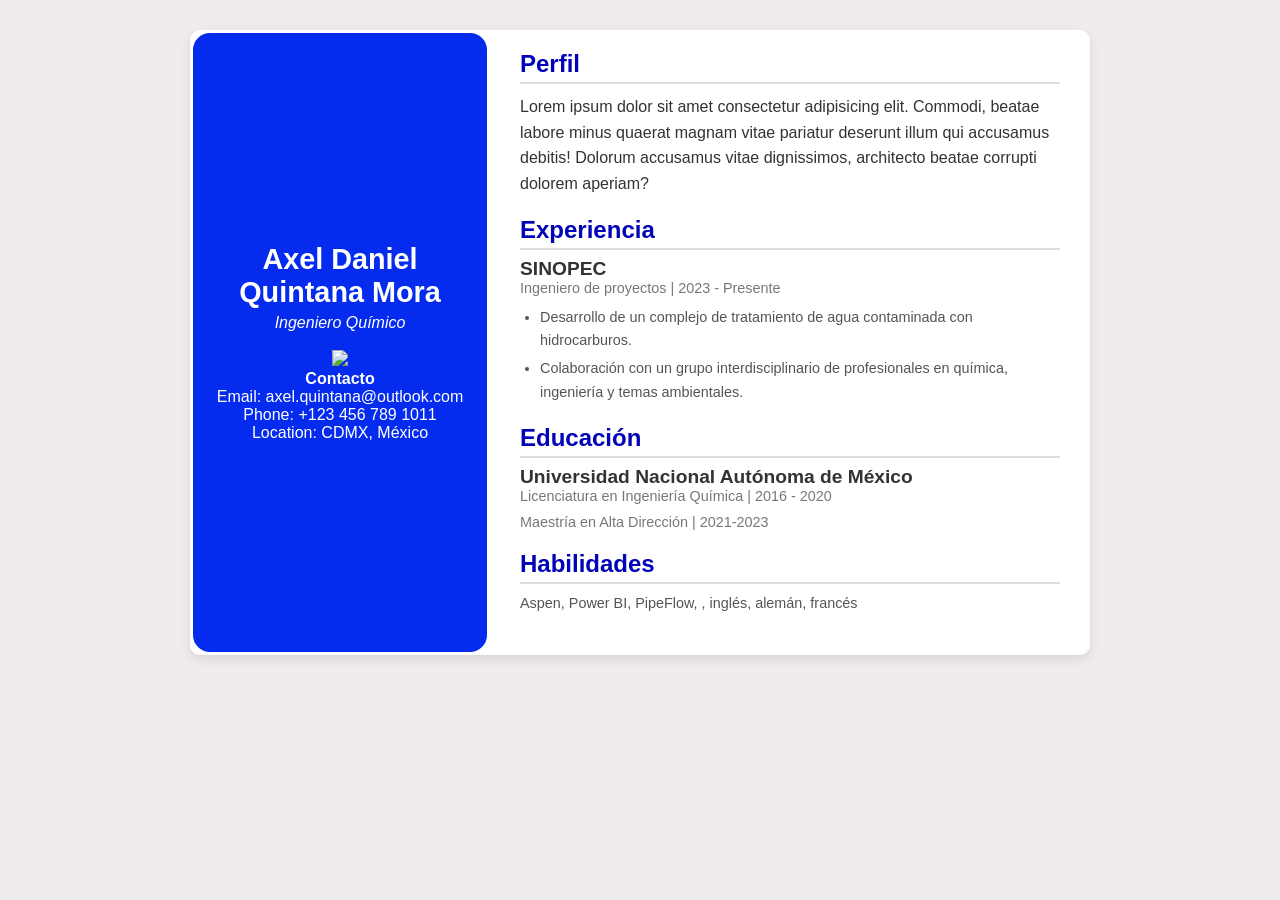
==== CV.html @ b0f656b7 "Primera versión de mi CV (doc HTML y CSS)" ====
<!DOCTYPE html>
<html lang="en">
<head>
    <meta charset="UTF-8">
    <meta name="viewport" content="width=device-width, initial-scale=1.0">
    <title>Curriculum Vitae</title>
    <link rel="stylesheet" href="style.css">
</head>
<body>
    <div class="cv-container">
        <!-- Barra lateral-->
        <aside class="sidebar">
            <div class="profile-info">
                <h1>Axel Daniel Quintana Mora</h1>
                <p>Ingeniero Químico</p>
                <br/>
                <img src="https://wallpapers.com/images/hd/funny-discord-profile-pictures-4p24ymc8w7xgpkrw.jpg" height="150 px"/>
            </div>
            <div class="conact-info">
                <h4>Contacto</h4>
                <p>Email: axel.quintana@outlook.com</p>
                <p>Phone: +123 456 789 1011</p>
                <p>Location: CDMX, México</p>
            </div>
        </aside>

        <!-- Main Content -->
        <main class="main-content">
            <section class="profile">
                <h2>Perfil</h2>
                <p>Lorem ipsum dolor sit amet consectetur adipisicing elit. Commodi, beatae labore minus quaerat magnam vitae pariatur deserunt illum qui accusamus debitis! Dolorum accusamus vitae dignissimos, architecto beatae corrupti dolorem aperiam?</p>
            </section>

            <section class="experience">
                <h2>Experiencia</h2>
                <div class="job">
                    <h3>SINOPEC</h3>
                    <span>Ingeniero de proyectos | 2023 - Presente</span>
                    <ul>
                        <li>Desarrollo de un complejo de tratamiento de agua contaminada con hidrocarburos.</li>
                        <li>Colaboración con un grupo interdisciplinario de profesionales en química, ingeniería y temas ambientales.</li>
                    </ul>
                </div>
            </section>

            <section class="education">
                <h2>Educación</h2>
                <div class="school">
                    <h3>Universidad Nacional Autónoma de México</h3>
                    <span>Licenciatura en Ingeniería Química | 2016 - 2020</span>
                    <span>Maestría en Alta Dirección | 2021-2023</span>
                </div>
            </section>

            <section class="skills">
                <h2>Habilidades</h2>
                <p>Aspen, Power BI, PipeFlow, , inglés, alemán, francés</p>
            </section>
        </main>
    </div>
</body>
</html>
---- style.css ----
/* Reset and Basic Styling */
* {
    margin: 0;
    padding: 0;
    box-sizing: border-box;
}

body {
    font-family: 'baskerville', sans-serif;
    background-color: #f1ecec;
    color: #333;
}

/* Main Container */
.cv-container {
    display: flex;
    width: 100%;
    max-width: 900px;
    margin: 30px auto;
    background-color: #fff;
    border-radius: 10px;
    box-shadow: 0 4px 12px rgba(0, 0, 0, 0.1);
    overflow: hidden;
}

/* barra lateral */
.sidebar {
    width: 300px;
    background-color: #052cee;
    color: #fff;
    padding: 20px;
    display: flex;
    justify-content: center;
    flex-direction: column;
    border-style: solid;
    border-radius: 20px;
    align-items: center;
    text-align: center;
}

.profile-info h1 {
    font-size: 1.8em;
    margin-bottom: 5px;
    text-transform: capitalize;
}

.profile-info p {
    font-size: 1em;
    font-style: italic;
    text-transform: capitalize;
}

.contact-info h3 {
    margin-top: 20px;
    font-size: 1.2em;
    text-transform: capitalize;
}

.contact-info p {
    font-size: 0.9em;
    margin-top: 5px;

}

/* Main Content */
.main-content {
    flex: 1;
    padding: 20px 30px;
}

/* Section Titles */
.main-content h2 {
    font-size: 1.5em;
    color: #0003b8;
    margin-bottom: 8px;
    border-bottom: 2px solid #ddd;
    padding-bottom: 4px;
}

/* Profile Section */
.profile p {
    font-size: 1em;
    margin: 10px 0;
}

/* Experience and Education */
.experience .job, .education .school {
    margin-bottom: 20px;
}

.experience h3, .education h3 {
    font-size: 1.2em;
    color: #333;
}

.experience span, .education span {
    display: block;
    font-size: 0.9em;
    color: #777;
    margin-bottom: 10px;
}

.experience ul {
    list-style-type: disc;
    margin-left: 20px;
}

.experience ul li {
    font-size: 0.9em;
    color: #555;
    margin-bottom: 5px;
}

/* Skills Section */
.skills p {
    font-size: 0.9em;
    color: #555;
}

/* Additional Styling */
.main-content section {
    margin-bottom: 20px;
}

.main-content section p, .main-content section ul li {
    line-height: 1.6;
}
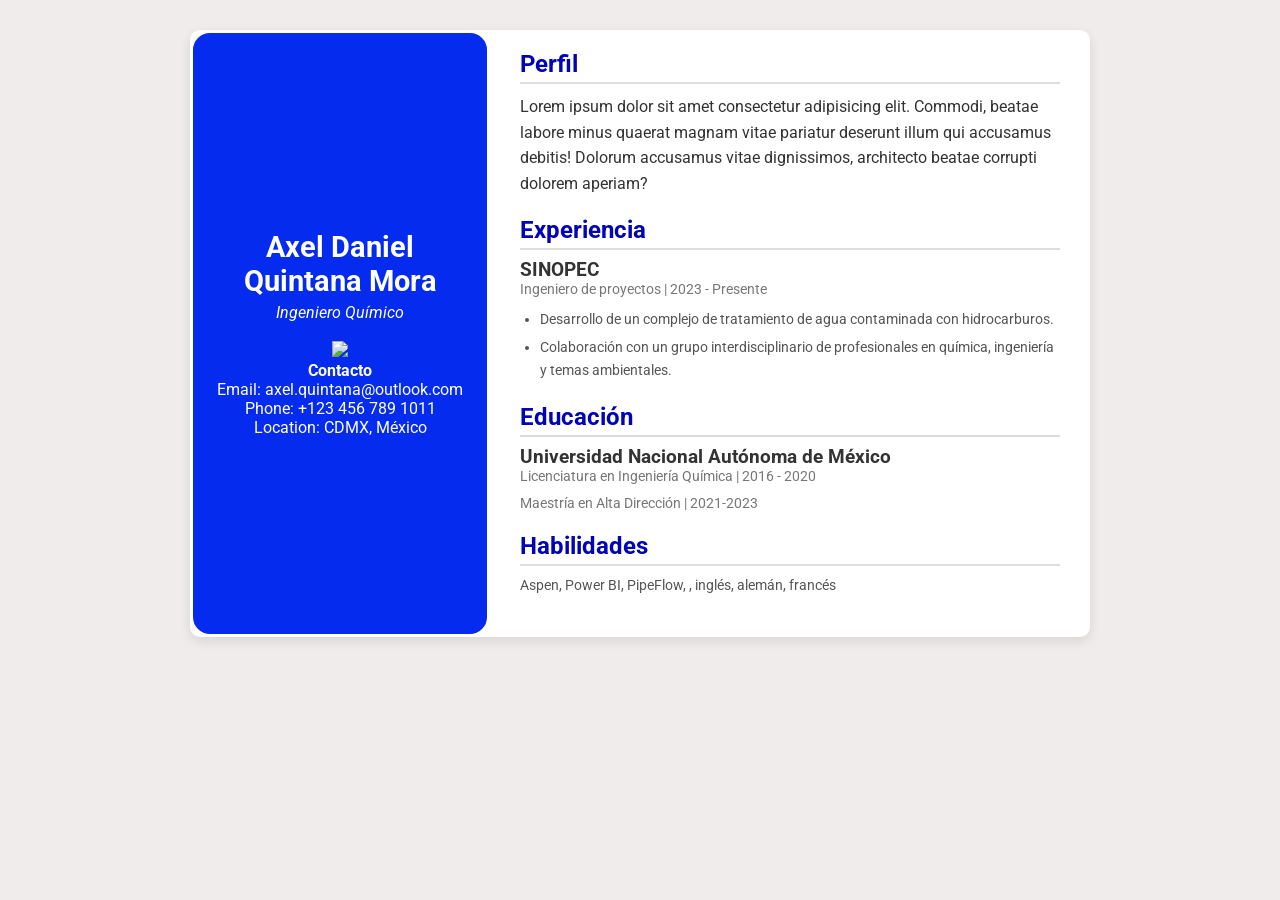
==== commit 44f576da: "Cambio en fuente del texto" ====
--- a/CV.html
+++ b/CV.html
@@ -3,8 +3,14 @@
 <head>
     <meta charset="UTF-8">
     <meta name="viewport" content="width=device-width, initial-scale=1.0">
-    <title>Curriculum Vitae</title>
+    <title>CV Axel Quintana</title>
     <link rel="stylesheet" href="style.css">
+
+ <!-- Font from Google-->
+    <link rel="preconnect" href="https://fonts.googleapis.com">
+<link rel="preconnect" href="https://fonts.gstatic.com" crossorigin>
+<link href="https://fonts.googleapis.com/css2?family=Edu+AU+VIC+WA+NT+Pre:wght@400..700&family=Open+Sans:ital,wght@0,300..800;1,300..800&family=Roboto:ital,wght@0,100;0,300;0,400;0,500;0,700;0,900;1,100;1,300;1,400;1,500;1,700;1,900&display=swap" rel="stylesheet">
+<!-- Font from Google-->
 </head>
 <body>
     <div class="cv-container">
--- a/style.css
+++ b/style.css
@@ -7,7 +7,7 @@
 }
 
 body {
-    font-family: 'baskerville', sans-serif;
+    font-family: "Roboto", sans-serif;
     background-color: #f1ecec;
     color: #333;
 }
